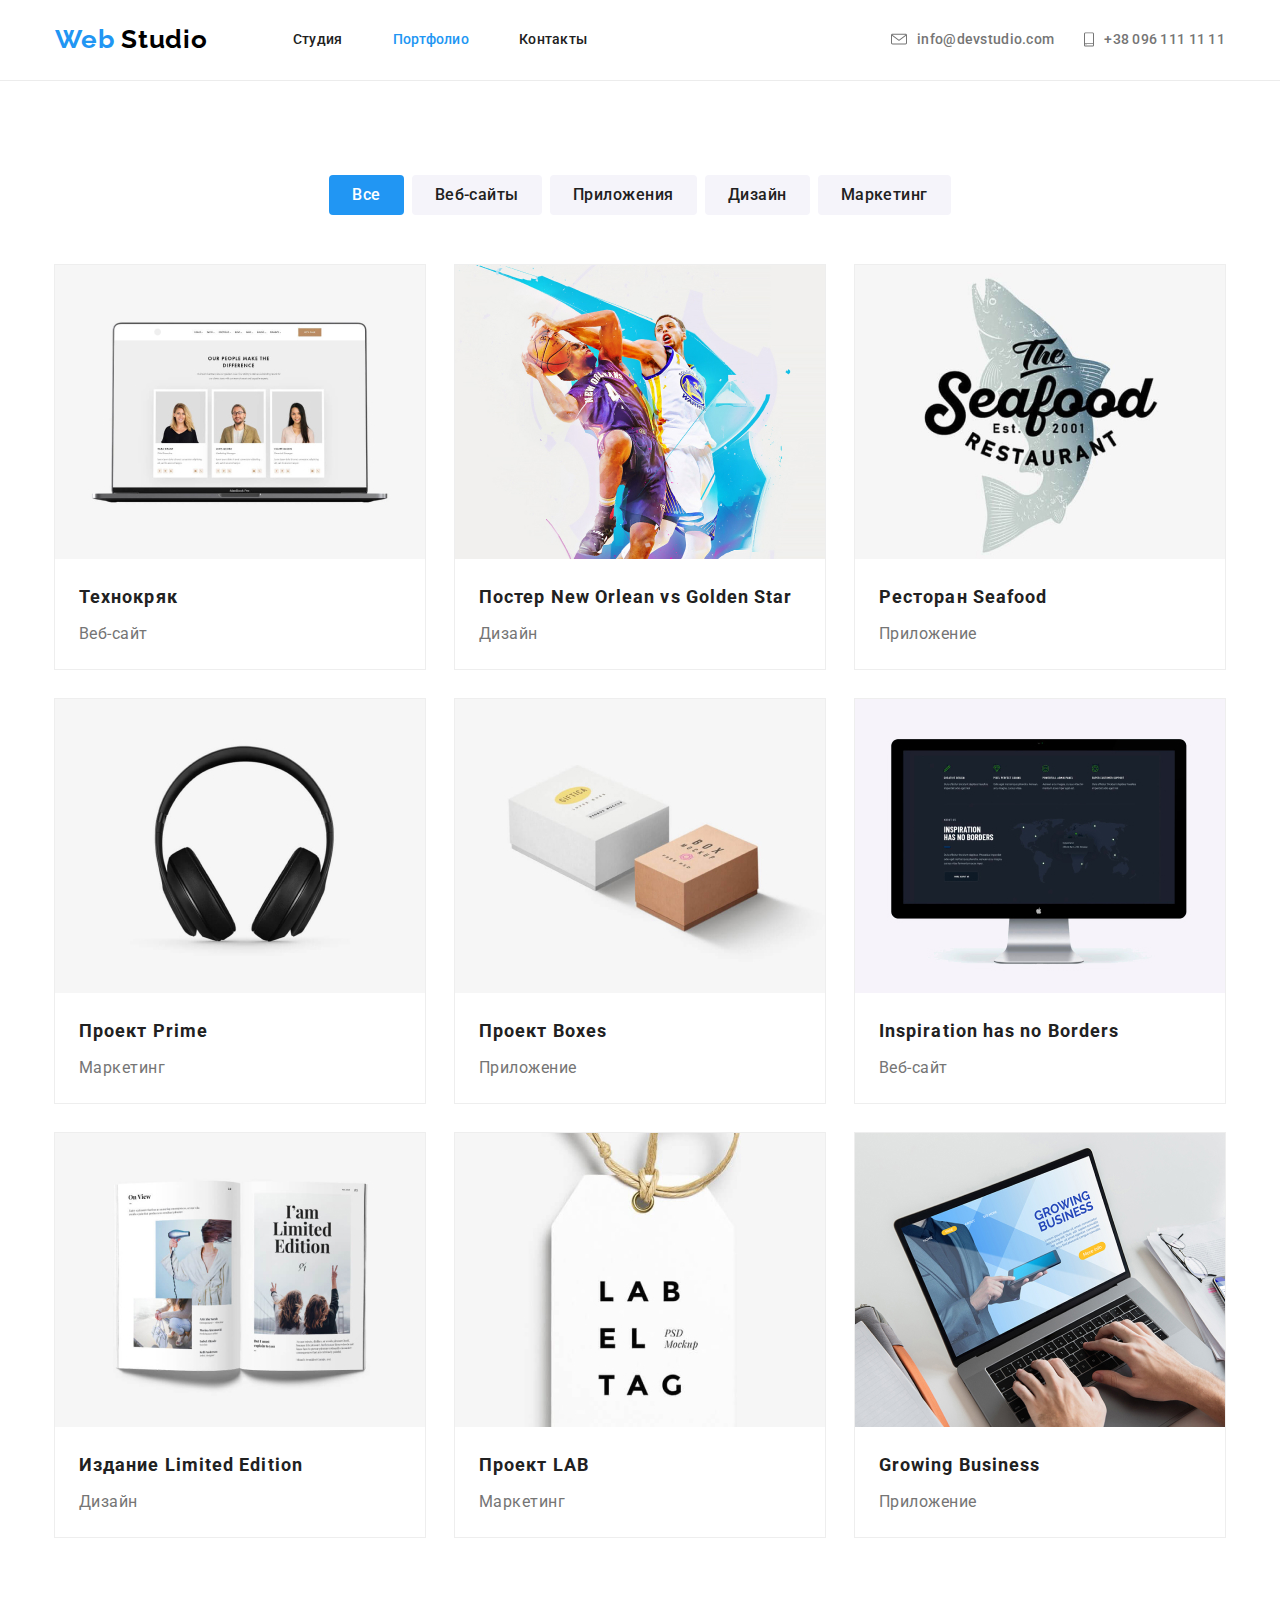
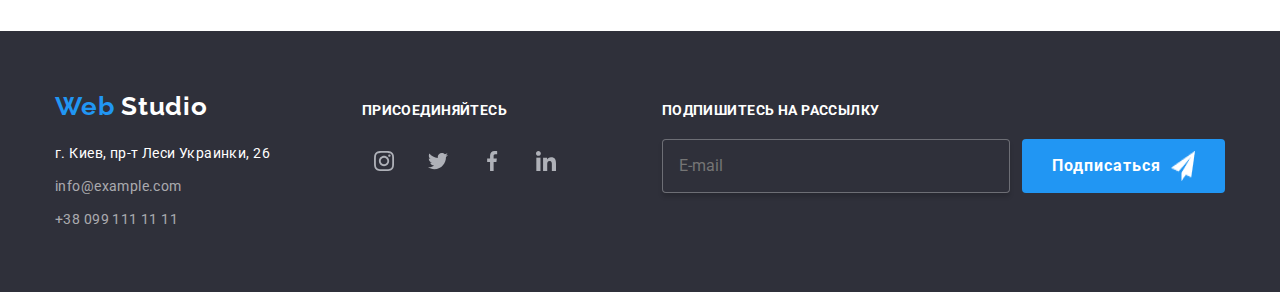
==== portfolio.html @ 5682bfa0 "init with hw-03" ====
<!DOCTYPE html>
<html lang="ru">
  <head>
    <meta charset="UTF-8" />
    <meta name="viewport" content="width=device-width, initial-scale=1.0" />
    <title>Портфолио</title>
    <link
      href="https://fonts.googleapis.com/css2?family=Raleway:wght@700&family=Roboto:wght@400;500;700;900&display=swap"
      rel="stylesheet"
    />
    <link
      rel="stylesheet"
      href="https://cdnjs.cloudflare.com/ajax/libs/modern-normalize/0.7.0/modern-normalize.min.css"
    />
    <!-- <link rel="stylesheet" href="./css/normalize.css" /> -->
    <link rel="stylesheet" href="./css/styles.css" />
  </head>

  <body>
    <!-- ANCHOR Шапка сайта -->
    <header class="page-header">
      <div class="container">
        <nav class="nav">
          <a class="logo" href="./index.html" lang="en"
            ><span class="begin">Web</span><span class="end"> Studio</span></a
          >
          <ul class="site list">
            <li class="item">
              <a class="link" href="./index.html">Студия</a>
            </li>
            <li class="item">
              <a class="link current" href="./portfolio.html">Портфолио</a>
            </li>
            <li class="item"><a class="link" href="#">Контакты</a></li>
          </ul>
        </nav>
        <div class="contacts-list">
          <ul class="list">
            <li class="address-item">
              <address>
                <a class="link contacts" href="mailto:info@devstudio.com">
                  <img
                    class="address-icon"
                    src="./images/nav/envelope.svg"
                    alt="Почта"
                  />
                  info@devstudio.com
                </a>
              </address>
            </li>
            <li class="address-item">
              <address>
                <a class="link contacts" href="tel:+380961111111">
                  <img
                    class="address-icon"
                    src="./images/nav/smartphone.svg"
                    alt="Телефон"
                  />
                  +38 096 111 11 11
                </a>
              </address>
            </li>
          </ul>
        </div>
      </div>
    </header>

    <main>
      <!-- ANCHOR Portfolio -->
      <section class="portfolio">
        <h1 hidden>Наши работы</h1>

        <ul class="filter-nav list">
          <li class="item">
            <button class="filter-btn current" type="button">Все</button>
          </li>
          <li class="item">
            <button class="filter-btn" type="button">Веб-сайты</button>
          </li>
          <li class="item">
            <button class="filter-btn" type="button">Приложения</button>
          </li>
          <li class="item">
            <button class="filter-btn" type="button">Дизайн</button>
          </li>
          <li class="item">
            <button class="filter-btn" type="button">Маркетинг</button>
          </li>
        </ul>

        <!-- ANCHOR Все -->
        <div class="all-container">
          <ul class="list-all list">
            <li class="item">
              <a>
                <img src="./images/portfolio-all-range/img0.jpg" alt="" />
                <div class="description-container">
                  <h2 class="project-name">Технокряк</h2>
                  <p class="project-type">Веб-сайт</p>
                  <p class="details" hidden>
                    Технокряк это современная площадка распространения
                    коронавируса. Компании используют эту платформу для
                    цифрового шпионажа и атак на защищённые сервера конкурентов.
                  </p>
                </div>
              </a>
            </li>
            <li class="item">
              <a>
                <img src="./images/portfolio-all-range/img1.jpg" alt="" />
                <div class="description-container">
                  <h2 class="project-name">
                    Постер <span lang="en">New Orlean vs Golden Star</span>
                  </h2>
                  <p class="project-type">Дизайн</p>
                  <p class="details" hidden>
                    Технокряк это современная площадка распространения
                    коронавируса. Компании используют эту платформу для
                    цифрового шпионажа и атак на защищённые сервера конкурентов.
                  </p>
                </div>
              </a>
            </li>
            <li class="item">
              <a>
                <img src="./images/portfolio-all-range/img2.jpg" alt="" />
                <div class="description-container">
                  <h2 class="project-name">
                    Ресторан <span lang="en">Seafood</span>
                  </h2>
                  <p class="project-type">Приложение</p>
                  <p class="details" hidden>
                    Технокряк это современная площадка распространения
                    коронавируса. Компании используют эту платформу для
                    цифрового шпионажа и атак на защищённые сервера конкурентов.
                  </p>
                </div>
              </a>
            </li>
            <li class="item">
              <a>
                <img src="./images/portfolio-all-range/img3.jpg" alt="" />
                <div class="description-container">
                  <h2 class="project-name">
                    Проект <span lang="en">Prime</span>
                  </h2>
                  <p class="project-type">Маркетинг</p>
                  <p class="details" hidden>
                    Технокряк это современная площадка распространения
                    коронавируса. Компании используют эту платформу для
                    цифрового шпионажа и атак на защищённые сервера конкурентов.
                  </p>
                </div>
              </a>
            </li>
            <li class="item">
              <a>
                <img src="./images/portfolio-all-range/img4.jpg" alt="" />
                <div class="description-container">
                  <h2 class="project-name">
                    Проект <span lang="en">Boxes</span>
                  </h2>
                  <p class="project-type">Приложение</p>
                  <p class="details" hidden>
                    Технокряк это современная площадка распространения
                    коронавируса. Компании используют эту платформу для
                    цифрового шпионажа и атак на защищённые сервера конкурентов.
                  </p>
                </div>
              </a>
            </li>
            <li class="item">
              <a>
                <img src="./images/portfolio-all-range/img5.jpg" alt="" />
                <div class="description-container">
                  <h2 class="project-name" lang="en">
                    Inspiration has no Borders
                  </h2>
                  <p class="project-type">Веб-сайт</p>
                  <p class="details" hidden>
                    Технокряк это современная площадка распространения
                    коронавируса. Компании используют эту платформу для
                    цифрового шпионажа и атак на защищённые сервера конкурентов.
                  </p>
                </div>
              </a>
            </li>
            <li class="item">
              <a>
                <img src="./images/portfolio-all-range/img6.jpg" alt="" />
                <div class="description-container">
                  <h2 class="project-name">
                    Издание <span lang="en">Limited Edition</span>
                  </h2>
                  <p class="project-type">Дизайн</p>
                  <p class="details" hidden>
                    Технокряк это современная площадка распространения
                    коронавируса. Компании используют эту платформу для
                    цифрового шпионажа и атак на защищённые сервера конкурентов.
                  </p>
                </div>
              </a>
            </li>
            <li class="item">
              <a>
                <img src="./images/portfolio-all-range/img7.jpg" alt="" />
                <div class="description-container">
                  <h2 class="project-name">
                    Проект <span lang="en">LAB</span>
                  </h2>
                  <p class="project-type">Маркетинг</p>
                  <p class="details" hidden>
                    Технокряк это современная площадка распространения
                    коронавируса. Компании используют эту платформу для
                    цифрового шпионажа и атак на защищённые сервера конкурентов.
                  </p>
                </div>
              </a>
            </li>
            <li class="item">
              <a>
                <img src="./images/portfolio-all-range/img8.jpg" alt="" />
                <div class="description-container">
                  <h2 class="project-name">Growing Business</h2>
                  <p class="project-type">Приложение</p>
                  <p class="details" hidden>
                    Технокряк это современная площадка распространения
                    коронавируса. Компании используют эту платформу для
                    цифрового шпионажа и атак на защищённые сервера конкурентов.
                  </p>
                </div>
              </a>
            </li>
          </ul>
        </div>
      </section>
    </main>

    <!-- ANCHOR Футер -->
    <footer class="page-footer">
      <div class="container">
        <div class="address-container">
          <a class="logo" href="./index.html" lang="en">
            <span class="begin">Web</span>
            <span class="end-light"> Studio</span>
          </a>
          <address>
            <p>
              <a
                class="address"
                href="https://www.google.com/maps/place/%D0%B1%D1%83%D0%BB.+%D0%9B%D0%B5%D1%81%D0%B8+%D0%A3%D0%BA%D1%80%D0%B0%D0%B8%D0%BD%D0%BA%D0%B8,+26,+%D0%9A%D0%B8%D0%B5%D0%B2,+02000/@50.4265807,30.5361971,17z/data=!3m1!4b1!4m5!3m4!1s0x40d4cf0e033ecbe9:0x57a4dffefec77da0!8m2!3d50.4265807!4d30.5383858"
              >
                г. Киев, пр-т Леси Украинки, 26 </a
              ><br />
              <a class="e-mail" href="mailto:info@devstudio.com"
                >info@example.com </a
              ><br />
              <a class="phone" href="tel:+380961111111">+38 099 111 11 11</a>
            </p>
          </address>
        </div>
        <div class="connect-container">
          <p class="connect">присоединяйтесь</p>
          <ul class="networks list">
            <li class="item">
              <a href="#">
                <img
                  class="network-icon"
                  src="./images/temp-icons/instagram.svg"
                  alt="Иконка инстаграм"
                />
              </a>
            </li>
            <li class="item">
              <a href="#">
                <img
                  class="network-icon"
                  src="./images/temp-icons/twitter.svg"
                  alt="Иконка твиттер"
                />
              </a>
            </li>
            <li class="item">
              <a href="#">
                <img
                  class="network-icon"
                  src="./images/temp-icons/facebook.svg"
                  alt="Иконка фейсбук"
                />
              </a>
            </li>
            <li class="item">
              <a href="#">
                <img
                  class="network-icon"
                  src="./images/temp-icons/linkedin.svg"
                  alt="Иконка линкедин"
                />
              </a>
            </li>
          </ul>
        </div>
        <div class="describe-container">
          <p class="describe">Подпишитесь на рассылку</p>
          <div class="form-container">
            <form class="form" action="#">
              <input
                class="email"
                type="email"
                name="email"
                placeholder="E-mail"
              />
              <button class="btn">
                <span class="text">Подписаться</span>

                <img
                  class="send-icon"
                  src="./images/buttons/icon-send.png"
                  alt=""
                  width="24"
                  height="24"
                />
              </button>
            </form>
          </div>
        </div>
      </div>
    </footer>
  </body>
</html>
---- css/styles.css ----
:root {
  --primary-text-color: #212121;
  --accent-color: #2196f3;
  --contacts-color: #757575;
  --btn-text-color: #ffffff;

  --hero-bg: rgba(47, 48, 58, 0.8);
  --feature-item-bg: #f5f4fa;
  --caption-bg: rgba(47, 48, 58, 0.8);
  --our-team-bg: #f5f4fa;
  --border-logo-color: #afb1b8;

  --footer-bg: #2f303a;
  --footer-contacts-color: rgba(255, 255, 255, 0.6);

  /* Portfolio page*/
  --btn-bg: #f5f4fa;
  --item-desc-bg: rgba(33, 150, 243, 0.9);
  --border-container: #eeeeee;

  /* fonts */
  --font-logo: 'Raleway', sans-serif;
  --font-main: 'Roboto', sans-serif;
  /* --font-main: -apple-system, BlinkMacSystemFont, avenir next, avenir,
    helvetica neue, helvetica, Ubuntu, Roboto, noto, segoe ui, arial, sans-serif; */
}

html {
  box-sizing: border-box;
}

*,
*::before,
*::after {
  box-sizing: inherit;
  margin: 0;
  padding: 0;
}

body {
  background-color: #ffffff;

  font-family: var(--font-main);
}

img {
  display: block;
  max-width: 100%;
  height: auto;
}

address {
  font-style: normal;
}

.list {
  list-style: none;
}

/* ANCHOR Шапка сайта */
.page-header {
  margin-bottom: 0px;
  border-bottom: 1px solid #ececec;
}

.page-header .container {
  width: 1200px;
  height: 80px;
  margin-left: auto;
  margin-right: auto;
  padding-left: 15px;
  padding-right: 15px;
  padding-top: 24px;
  padding-bottom: 25px;
  display: flex;
  justify-content: space-between;
}

.nav {
  display: flex;
  align-items: center;
}

.list {
  display: flex;
}

.link {
  display: block;

  text-decoration: none;
}

.logo {
  display: inline-block;
  margin-right: 85px;

  font-family: var(--font-logo);
  font-weight: 700;
  font-size: 26px;
  line-height: 1.19;
  letter-spacing: 0.03em;
  text-decoration: none;
}

.logo .begin {
  color: var(--accent-color);
}
.logo .end {
  color: #000000;
}

.logo .end-light {
  color: #ffffff;
}

.site .link {
  padding-top: 32px;
  padding-bottom: 32px;
}

.site .item:not(:last-child) {
  margin-right: 50px;
}

.contacts-list {
  display: flex;
  justify-content: space-between;
  align-items: center;
}

.address-icon {
  padding-right: 10px;
}

.address-item:not(:last-child) {
  margin-right: 30px;
}

.link.contacts {
  padding-top: 32px;
  padding-bottom: 32px;
  display: flex;
}

.link,
.contacts {
  font-weight: 500;
  font-size: 14px;
  line-height: 1.14;
  letter-spacing: 0.02em;

  color: var(--primary-text-color);
}

.nav .link:hover,
.nav .link:focus,
.nav .link.current,
.contacts:hover,
.contacts:focus {
  color: var(--accent-color);
}

.contacts {
  color: var(--contacts-color);
}

/* ANCHOR Герой */
.hero {
  height: 600px;
  margin-top: 0;
  margin-bottom: 0;
  display: flex;
  flex-direction: column;
  justify-content: center;

  background-color: var(--hero-bg);
}

.hero-title {
  margin-top: 0;
  margin-bottom: 30px;
  color: #ffffff;

  font-weight: 900;
  font-size: 44px;
  line-height: 1.36;
  text-align: center;
  letter-spacing: 0.06em;
  text-transform: uppercase;
}

.btn {
  padding: 10px 32px;
  border-radius: 4px;
  min-width: 200px;

  color: var(--btn-text-color);
  background-color: var(--accent-color);

  font-weight: 700;
  font-size: 16px;
  line-height: 1.87;
  text-align: center;
  letter-spacing: 0.06em;
  text-decoration: none;
}

.btn-order {
  display: flex;
  justify-content: center;
}

/* ANCHOR Особенности */
.section {
  padding: 94px 0px;
}

.feature {
  padding-top: 94px;
}

.feature .list,
.section .list {
  display: flex;
  justify-content: center;
}

.feature .item {
  width: 270px;
  height: 251px;

  background-color: white;
}

/* margin-right for 4 sections items */
.feature .item:not(:last-child),
.what-we-do .item:not(:last-child),
.our-team .item-member:not(:last-child),
.customers .logo-icon:not(:last-child) {
  margin-right: 30px;
}

.feature .container-icon {
  margin-bottom: 30px;
  padding: 25px 100px;

  background-color: var(--feature-item-bg);
}

.feature .title {
  margin-bottom: 10px;

  font-weight: 700;
  font-size: 14px;
  line-height: 1.14;
  letter-spacing: 0.03em;
  text-transform: uppercase;

  color: var(--primary-text-color);
}

.feature .desc {
  color: var(--contacts-color);

  font-size: 14px;
  line-height: 1.71;
  letter-spacing: 0.03em;
}

/* ANCHOR Чем мы занимаемся */
.what-we-do .title {
  margin-bottom: 50px;
}

.what-we-do .caption {
  padding: 27px;
}

.what-we-do .caption {
  color: #ffffff;
  background-color: var(--caption-bg);
}

.what-we-do > .title,
.our-team .title,
.customers > .title {
  margin-bottom: 50px;

  font-weight: 700;
  font-size: 36px;
  line-height: 1.16;
  text-align: center;
  letter-spacing: 0.03em;
}

.caption {
  font-weight: 700;
  font-size: 14px;
  line-height: 1.14;
  text-align: center;
  letter-spacing: 0.03em;
  text-transform: uppercase;
}

/* ANCHOR Наша команда */ /* и часть Портфолио Все */
.our-team .item-member {
  padding-bottom: 24px;
  box-shadow: 0px 2px 1px rgba(0, 0, 0, 0.2), 0px 1px 1px rgba(0, 0, 0, 0.14),
    0px 1px 3px rgba(0, 0, 0, 0.12);
  border-radius: 0px 0px 4px 4px;

  background-color: #ffffff;
}

.item-member > .photo {
  margin-bottom: 30px;
}

.item-member > .name {
  margin-bottom: 10px;
}

.item-member > .occupation {
  margin-bottom: 16px;
}

.networks > .item:not(:last-child) {
  margin-right: 10px;
}

.network-icon {
  padding: 12px 12px;
}

.our-team {
  background-color: var(--our-team-bg);
}

.name,
.list-all .project-name {
  color: var(--primary-text-color);
}

.name {
  font-weight: 500;
  font-size: 16px;
  line-height: 1.19;
  text-align: center;
  letter-spacing: 0.03em;
}

.list-all .project-name {
  font-weight: 700;
  font-size: 18px;
  line-height: 2;
  letter-spacing: 0.06em;
}

.occupation,
.list-all .project-type {
  color: var(--contacts-color);

  font-size: 16px;
  line-height: 1.19;
  letter-spacing: 0.03em;
}

.occupation {
  text-align: center;
}

.list-all .project-type {
  line-height: 1.88;
}

.network-icon:hover {
  background-color: var(--accent-color);
}

/* ANCHOR Постоянные клиенты */
.customers .logo-icon {
  width: 170px;
  height: 90px;
  display: flex;
  justify-content: center;
  align-items: center;

  border: 1px solid var(--border-logo-color);
  border-radius: 4px;
}

/* ANCHOR Футер */
.page-footer .container {
  width: 1200px;
  margin-left: auto;
  margin-right: auto;
  padding-right: 15px;
  padding-left: 15px;
  display: flex;
}

.page-footer .address-container {
  margin-top: 60px;
  margin-right: 69px;
  margin-bottom: 60px;
}

.page-footer .connect-container {
  margin-top: 72px;
  margin-right: 94px;
  margin-bottom: 100px;
}

.page-footer .describe-container {
  margin-top: 72px;
  margin-bottom: 94px;
  flex-grow: 1;
}

.page-footer .logo {
  margin-bottom: 20px;
}

.page-footer .address,
.page-footer .e-mail {
  display: inline-block;
  margin-bottom: 9px;
}

.page-footer .connect,
.page-footer .describe {
  margin-bottom: 20px;
}

.page-footer .btn {
  padding-left: 28px;
  padding-right: 28px;
  border-radius: 4px;
  border-color: transparent;

  display: flex;
  align-content: center;
}

.page-footer .btn > .text {
  margin-right: 10px;
}

.page-footer .form {
  display: flex;
}

.email {
  padding-left: 16px;
  display: inline-block;
  flex-grow: 1;

  border: 1px solid rgba(255, 255, 255, 0.3);
  box-shadow: 0px 4px 4px rgba(0, 0, 0, 0.15);
  border-radius: 4px;
}

.form .email {
  margin-right: 12px;
}

.page-footer {
  background-color: var(--footer-bg);
}

footer .address,
.connect,
.describe {
  color: #ffffff;
}

footer .e-mail,
footer .phone {
  color: var(--footer-contacts-color);
}

footer .address,
footer .e-mail,
footer .phone {
  font-size: 14px;
  line-height: 1.71;
  letter-spacing: 0.03em;
  text-decoration: none;
}

.connect,
.describe {
  font-weight: 700;
  font-size: 14px;
  line-height: 1.14;
  letter-spacing: 0.03em;
  text-transform: uppercase;
}

.email {
  background-color: var(--footer-bg);
}

/* ANCHOR Portfolio page */
.portfolio {
  padding: 94px 0px;
  display: flex;
  flex-direction: column;
  align-items: center;
}

.filter-nav {
  margin-bottom: 50px;
  display: flex;
  justify-content: center;
}

.filter-nav .item.item:not(:last-child) {
  margin-right: 8px;
}

.filter-btn {
  display: inline-block;
  padding: 6px 22px;
  border: 1px solid transparent;
  border-radius: 4px;

  font-weight: 500;
  font-size: 16px;
  line-height: 1.62;

  text-align: center;
  letter-spacing: 0.03em;

  color: var(--primary-text-color);
  background-color: var(--btn-bg);
}

.filter-nav .filter-btn:hover,
.filter-nav .filter-btn:active,
.filter-btn.current {
  color: var(--btn-text-color);
  background-color: var(--accent-color);
}

.all-container {
  width: 1200px;
  padding-left: 15px;
  padding-right: 15px;
}

.portfolio .list-all {
  display: flex;
  flex-wrap: wrap;
}

.portfolio .list-all .item {
  outline: 1px solid var(--border-container);
}

.list-all .item:nth-child(3n + 1),
.list-all .item:nth-child(3n + 2) {
  margin-right: 30px;
}

.list-all .item:nth-last-child(n + 4) {
  margin-bottom: 30px;
}

.description-container {
  padding: 20px 24px;
}

.project-name {
  margin-bottom: 4px;
}

.list-all .details {
  color: var(--btn-text-color);
  background-color: var(--item-desc-bg);
}
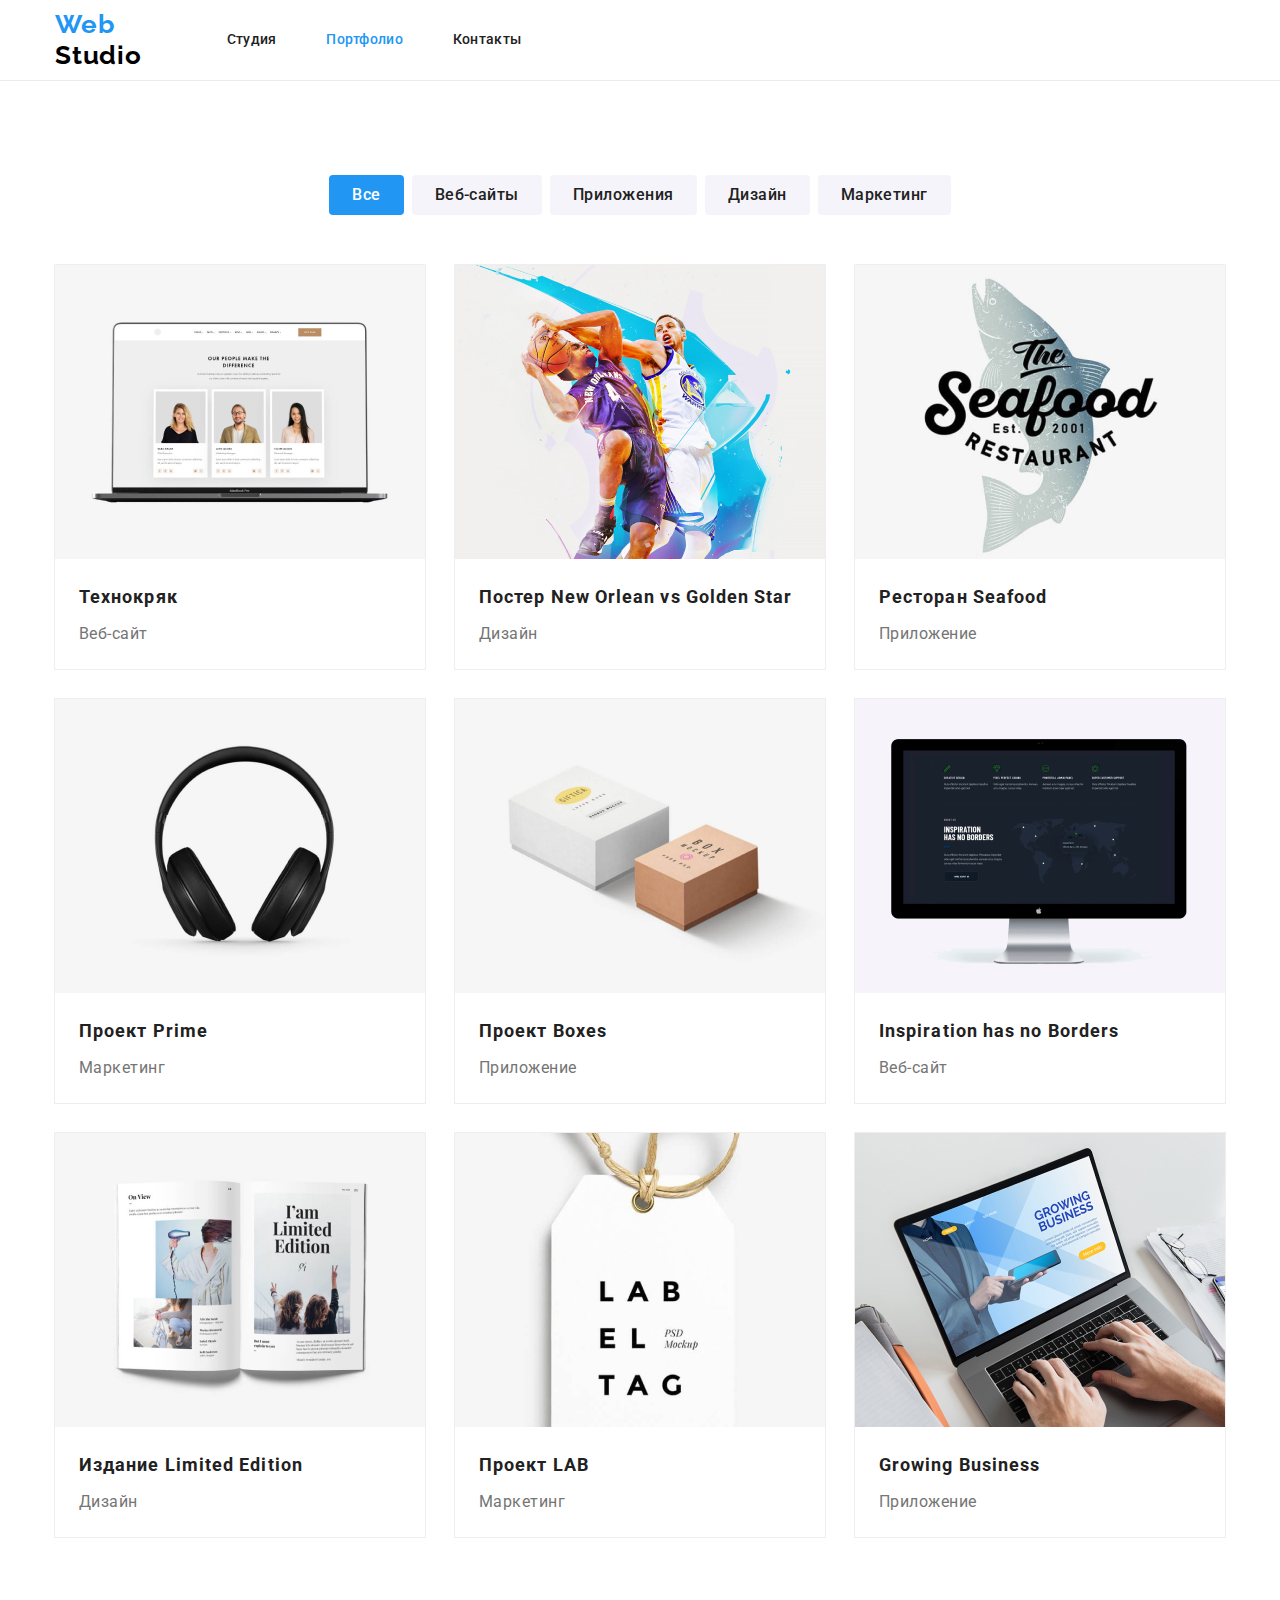
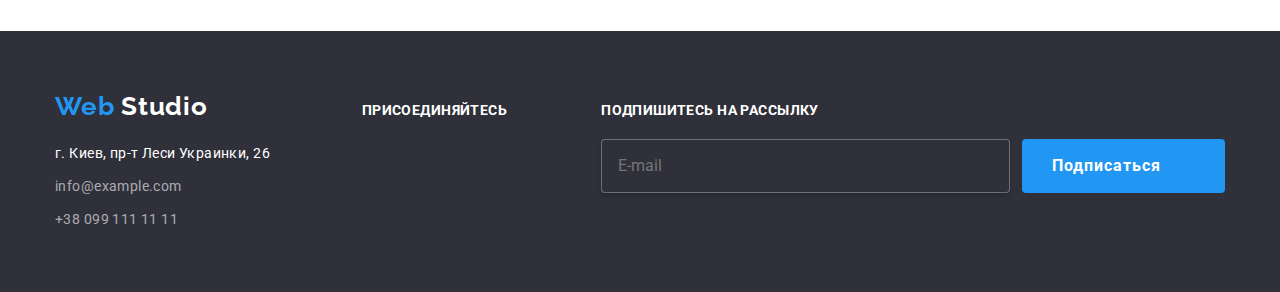
==== commit 49c20c05: "icons svg instead img" ====
--- a/portfolio.html
+++ b/portfolio.html
@@ -31,7 +31,9 @@
             <li class="item">
               <a class="link current" href="./portfolio.html">Портфолио</a>
             </li>
-            <li class="item"><a class="link" href="#">Контакты</a></li>
+            <li class="item">
+              <a class="link" href="#">Контакты</a>
+            </li>
           </ul>
         </nav>
         <div class="contacts-list">
@@ -39,11 +41,9 @@
             <li class="address-item">
               <address>
                 <a class="link contacts" href="mailto:info@devstudio.com">
-                  <img
-                    class="address-icon"
-                    src="./images/nav/envelope.svg"
-                    alt="Почта"
-                  />
+                  <svg class="address-icon">
+                    <use href="../images/sprite.svg#envelope"></use>
+                  </svg>
                   info@devstudio.com
                 </a>
               </address>
@@ -51,11 +51,9 @@
             <li class="address-item">
               <address>
                 <a class="link contacts" href="tel:+380961111111">
-                  <img
-                    class="address-icon"
-                    src="./images/nav/smartphone.svg"
-                    alt="Телефон"
-                  />
+                  <svg class="address-icon">
+                    <use href="../images/sprite.svg#smartphone"></use>
+                  </svg>
                   +38 096 111 11 11
                 </a>
               </address>
@@ -264,38 +262,30 @@
           <ul class="networks list">
             <li class="item">
               <a href="#">
-                <img
-                  class="network-icon"
-                  src="./images/temp-icons/instagram.svg"
-                  alt="Иконка инстаграм"
-                />
+                <svg class="network-icon" width="20" height="20">
+                  <use href="../images/sprite.svg#instagram"></use>
+                </svg>
               </a>
             </li>
             <li class="item">
               <a href="#">
-                <img
-                  class="network-icon"
-                  src="./images/temp-icons/twitter.svg"
-                  alt="Иконка твиттер"
-                />
+                <svg class="network-icon" width="20" height="20">
+                  <use href="../images/sprite.svg#twitter"></use>
+                </svg>
               </a>
             </li>
             <li class="item">
               <a href="#">
-                <img
-                  class="network-icon"
-                  src="./images/temp-icons/facebook.svg"
-                  alt="Иконка фейсбук"
-                />
+                <svg class="network-icon" width="20" height="20">
+                  <use href="../images/sprite.svg#facebook"></use>
+                </svg>
               </a>
             </li>
             <li class="item">
               <a href="#">
-                <img
-                  class="network-icon"
-                  src="./images/temp-icons/linkedin.svg"
-                  alt="Иконка линкедин"
-                />
+                <svg class="network-icon" width="20" height="20">
+                  <use href="../images/sprite.svg#linkedin"></use>
+                </svg>
               </a>
             </li>
           </ul>
@@ -312,14 +302,9 @@
               />
               <button class="btn">
                 <span class="text">Подписаться</span>
-
-                <img
-                  class="send-icon"
-                  src="./images/buttons/icon-send.png"
-                  alt=""
-                  width="24"
-                  height="24"
-                />
+                <svg class="icon-send" width="24" height="24">
+                  <use href="../images/sprite.svg#icon-send"></use>
+                </svg>
               </button>
             </form>
           </div>
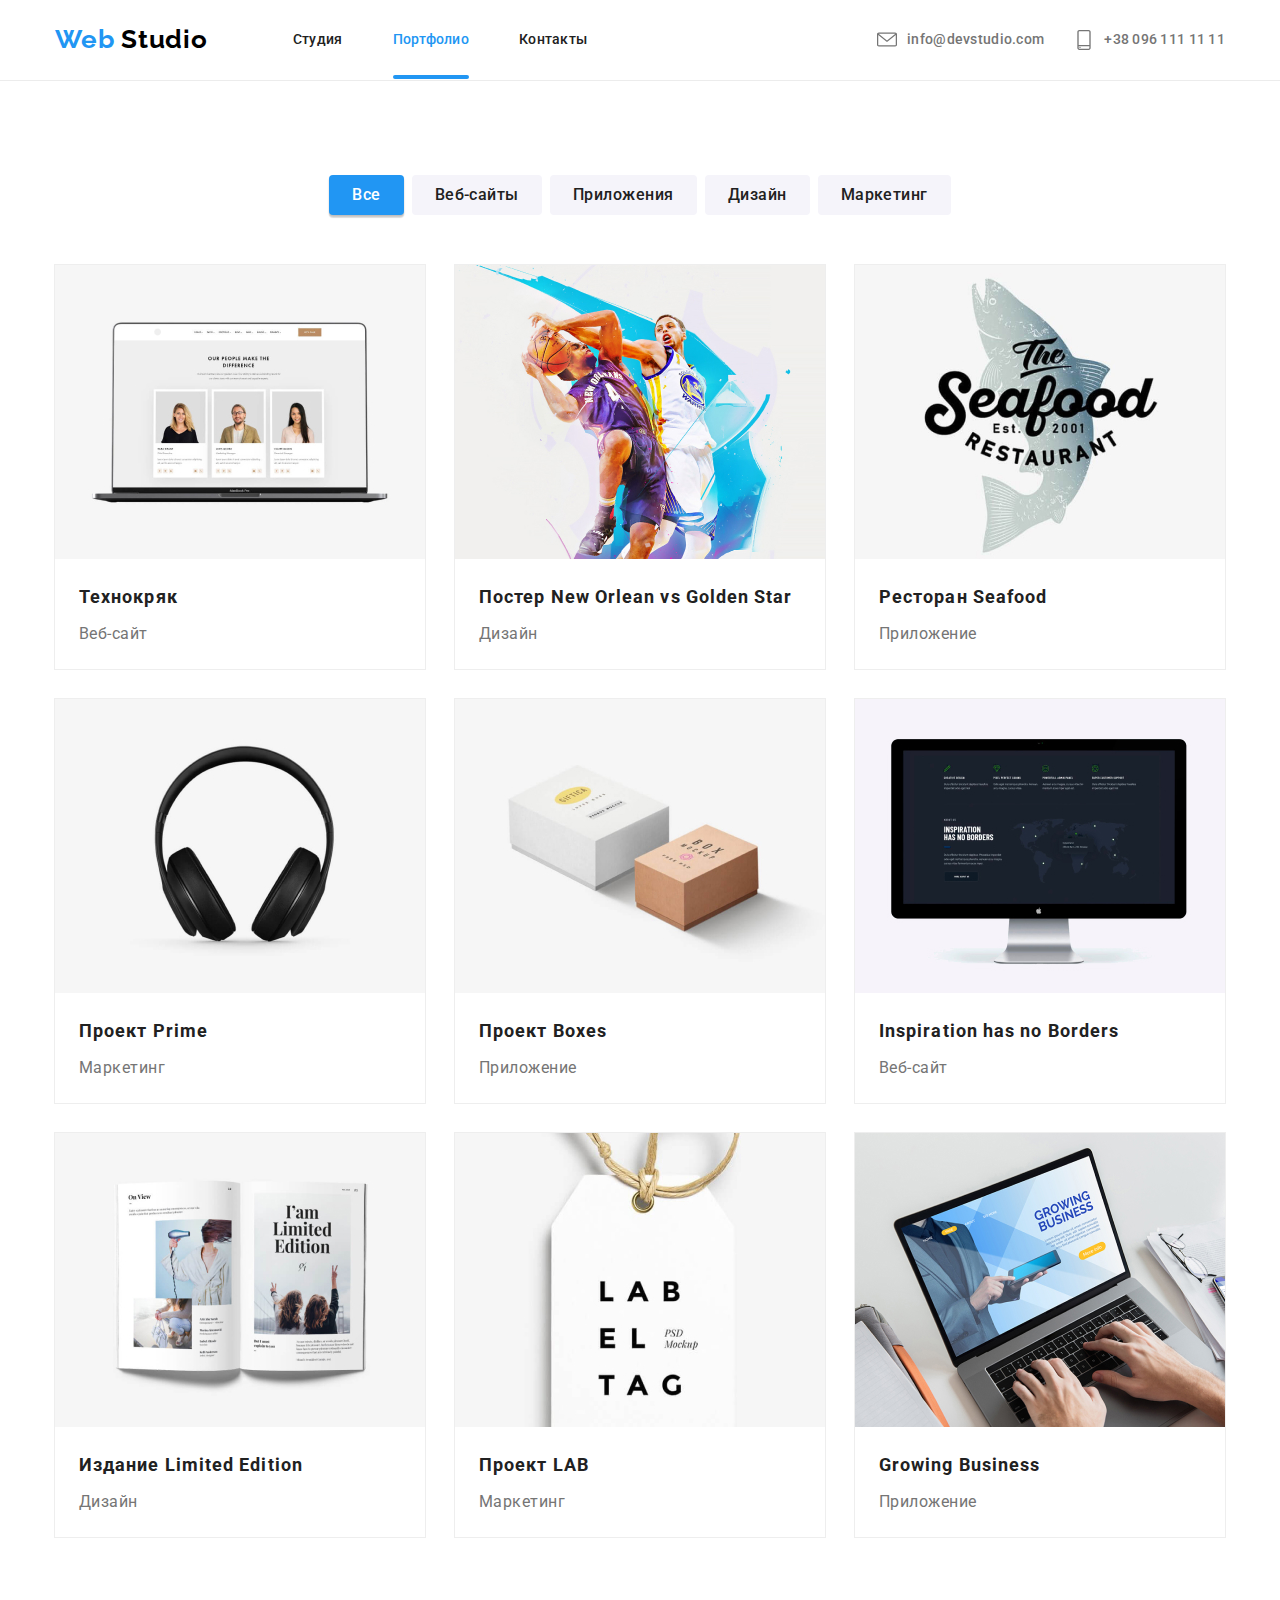
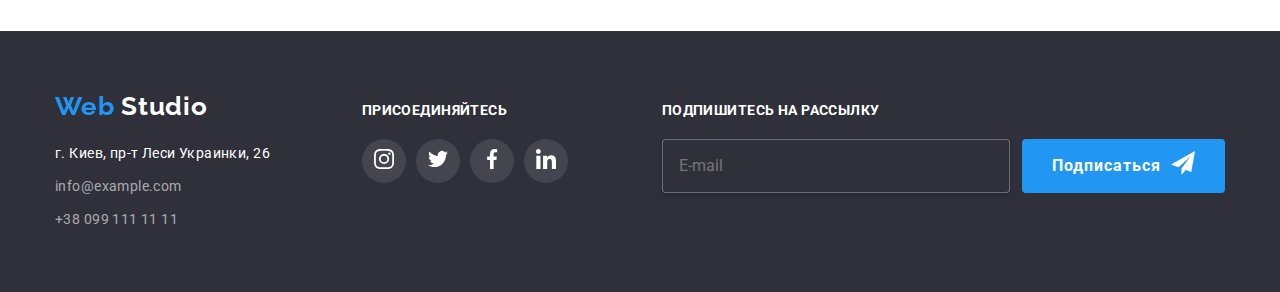
==== commit d5b9e69c: "fixed path to sprite.svg" ====
--- a/portfolio.html
+++ b/portfolio.html
@@ -42,7 +42,7 @@
               <address>
                 <a class="link contacts" href="mailto:info@devstudio.com">
                   <svg class="address-icon">
-                    <use href="../images/sprite.svg#envelope"></use>
+                    <use href="./images/sprite.svg#envelope"></use>
                   </svg>
                   info@devstudio.com
                 </a>
@@ -52,7 +52,7 @@
               <address>
                 <a class="link contacts" href="tel:+380961111111">
                   <svg class="address-icon">
-                    <use href="../images/sprite.svg#smartphone"></use>
+                    <use href="./images/sprite.svg#smartphone"></use>
                   </svg>
                   +38 096 111 11 11
                 </a>
@@ -263,28 +263,28 @@
             <li class="item">
               <a href="#">
                 <svg class="network-icon" width="20" height="20">
-                  <use href="../images/sprite.svg#instagram"></use>
+                  <use href="./images/sprite.svg#instagram"></use>
                 </svg>
               </a>
             </li>
             <li class="item">
               <a href="#">
                 <svg class="network-icon" width="20" height="20">
-                  <use href="../images/sprite.svg#twitter"></use>
+                  <use href="./images/sprite.svg#twitter"></use>
                 </svg>
               </a>
             </li>
             <li class="item">
               <a href="#">
                 <svg class="network-icon" width="20" height="20">
-                  <use href="../images/sprite.svg#facebook"></use>
+                  <use href="./images/sprite.svg#facebook"></use>
                 </svg>
               </a>
             </li>
             <li class="item">
               <a href="#">
                 <svg class="network-icon" width="20" height="20">
-                  <use href="../images/sprite.svg#linkedin"></use>
+                  <use href="./images/sprite.svg#linkedin"></use>
                 </svg>
               </a>
             </li>
@@ -303,7 +303,7 @@
               <button class="btn">
                 <span class="text">Подписаться</span>
                 <svg class="icon-send" width="24" height="24">
-                  <use href="../images/sprite.svg#icon-send"></use>
+                  <use href="./images/sprite.svg#icon-send"></use>
                 </svg>
               </button>
             </form>
--- a/css/styles.css
+++ b/css/styles.css
@@ -9,6 +9,9 @@
   --caption-bg: rgba(47, 48, 58, 0.8);
   --our-team-bg: #f5f4fa;
   --border-logo-color: #afb1b8;
+  --customers-logo-color: #afb1b8;
+  --social-icon-color: #afb1b8;
+  --social-icon-accent: #ffffff;
 
   --footer-bg: #2f303a;
   --footer-contacts-color: rgba(255, 255, 255, 0.6);
@@ -130,7 +133,26 @@
 }
 
 .address-icon {
+  width: 30px;
+  height: 30px;
   padding-right: 10px;
+
+  fill: var(--contacts-color);
+}
+
+.nav .item .current::after {
+  content: '';
+  width: auto;
+  height: 4px;
+  border-radius: 2px;
+  display: block;
+  margin-top: 28px;
+
+  background-color: var(--accent-color);
+}
+
+.link.current {
+  padding-bottom: 0px;
 }
 
 .address-item:not(:last-child) {
@@ -141,6 +163,7 @@
   padding-top: 32px;
   padding-bottom: 32px;
   display: flex;
+  align-items: center;
 }
 
 .link,
@@ -161,6 +184,11 @@
   color: var(--accent-color);
 }
 
+.contacts:hover .address-icon,
+.contacts:focus .address-icon {
+  fill: var(--accent-color);
+}
+
 .contacts {
   color: var(--contacts-color);
 }
@@ -174,7 +202,10 @@
   flex-direction: column;
   justify-content: center;
 
-  background-color: var(--hero-bg);
+  background-image: linear-gradient(var(--hero-bg), var(--hero-bg)),
+    url(../images/background/header.jpg);
+  background-repeat: no-repeat;
+  background-position: center;
 }
 
 .hero-title {
@@ -191,6 +222,7 @@
 }
 
 .btn {
+  cursor: pointer;
   padding: 10px 32px;
   border-radius: 4px;
   min-width: 200px;
@@ -237,7 +269,7 @@
 .feature .item:not(:last-child),
 .what-we-do .item:not(:last-child),
 .our-team .item-member:not(:last-child),
-.customers .logo-icon:not(:last-child) {
+.customers .item:not(:last-child) {
   margin-right: 30px;
 }
 
@@ -329,8 +361,28 @@
   margin-right: 10px;
 }
 
-.network-icon {
-  padding: 12px 12px;
+.networks > .item {
+  display: flex;
+  justify-content: center;
+  align-items: center;
+  width: 44px;
+  height: 44px;
+  border-radius: 50%;
+  cursor: pointer;
+}
+
+.our-team .network-icon {
+  fill: var(--social-icon-color);
+}
+
+.networks > .item:hover .network-icon,
+.networks > .item:focus .network-icon {
+  fill: var(--social-icon-accent);
+}
+
+.networks > .item:hover,
+.networks > .item:focus {
+  background-color: var(--accent-color);
 }
 
 .our-team {
@@ -374,12 +426,13 @@
   line-height: 1.88;
 }
 
-.network-icon:hover {
+.network-icon:hover,
+.network-icon:focus {
   background-color: var(--accent-color);
 }
 
 /* ANCHOR Постоянные клиенты */
-.customers .logo-icon {
+.customers .item {
   width: 170px;
   height: 90px;
   display: flex;
@@ -388,6 +441,19 @@
 
   border: 1px solid var(--border-logo-color);
   border-radius: 4px;
+}
+
+.customers .item:hover {
+  cursor: pointer;
+  border-color: var(--accent-color);
+}
+
+.customers .logo-icon {
+  fill: var(--customers-logo-color);
+}
+
+.customers .item:hover .logo-icon {
+  fill: var(--accent-color);
 }
 
 /* ANCHOR Футер */
@@ -447,6 +513,10 @@
   margin-right: 10px;
 }
 
+.btn .icon-send {
+  fill: var(--btn-text-color);
+}
+
 .page-footer .form {
   display: flex;
 }
@@ -502,6 +572,23 @@
   background-color: var(--footer-bg);
 }
 
+.page-footer .networks > .item {
+  background-color: rgba(255, 255, 255, 0.1);
+}
+
+.our-team .network-icon {
+  fill: var(--social-icon-color);
+}
+
+.page-footer .network-icon {
+  fill: var(--social-icon-accent);
+}
+
+.networks > .item:hover,
+.networks > .item:focus {
+  background-color: var(--accent-color);
+}
+
 /* ANCHOR Portfolio page */
 .portfolio {
   padding: 94px 0px;
@@ -521,6 +608,7 @@
 }
 
 .filter-btn {
+  cursor: pointer;
   display: inline-block;
   padding: 6px 22px;
   border: 1px solid transparent;
@@ -542,8 +630,12 @@
 .filter-btn.current {
   color: var(--btn-text-color);
   background-color: var(--accent-color);
-}
-
+
+  box-shadow: 0px 2px 2px rgba(0, 0, 0, 0.12), 0px 1px 2px rgba(0, 0, 0, 0.08),
+    0px 3px 1px rgba(0, 0, 0, 0.1);
+}
+
+/* ANCHOR Все */
 .all-container {
   width: 1200px;
   padding-left: 15px;
@@ -568,6 +660,12 @@
   margin-bottom: 30px;
 }
 
+.list-all .item:hover {
+  cursor: pointer;
+  box-shadow: 1px 4px 6px rgba(0, 0, 0, 0.16), 0px 4px 4px rgba(0, 0, 0, 0.06),
+    0px 1px 1px rgba(0, 0, 0, 0.12);
+}
+
 .description-container {
   padding: 20px 24px;
 }
